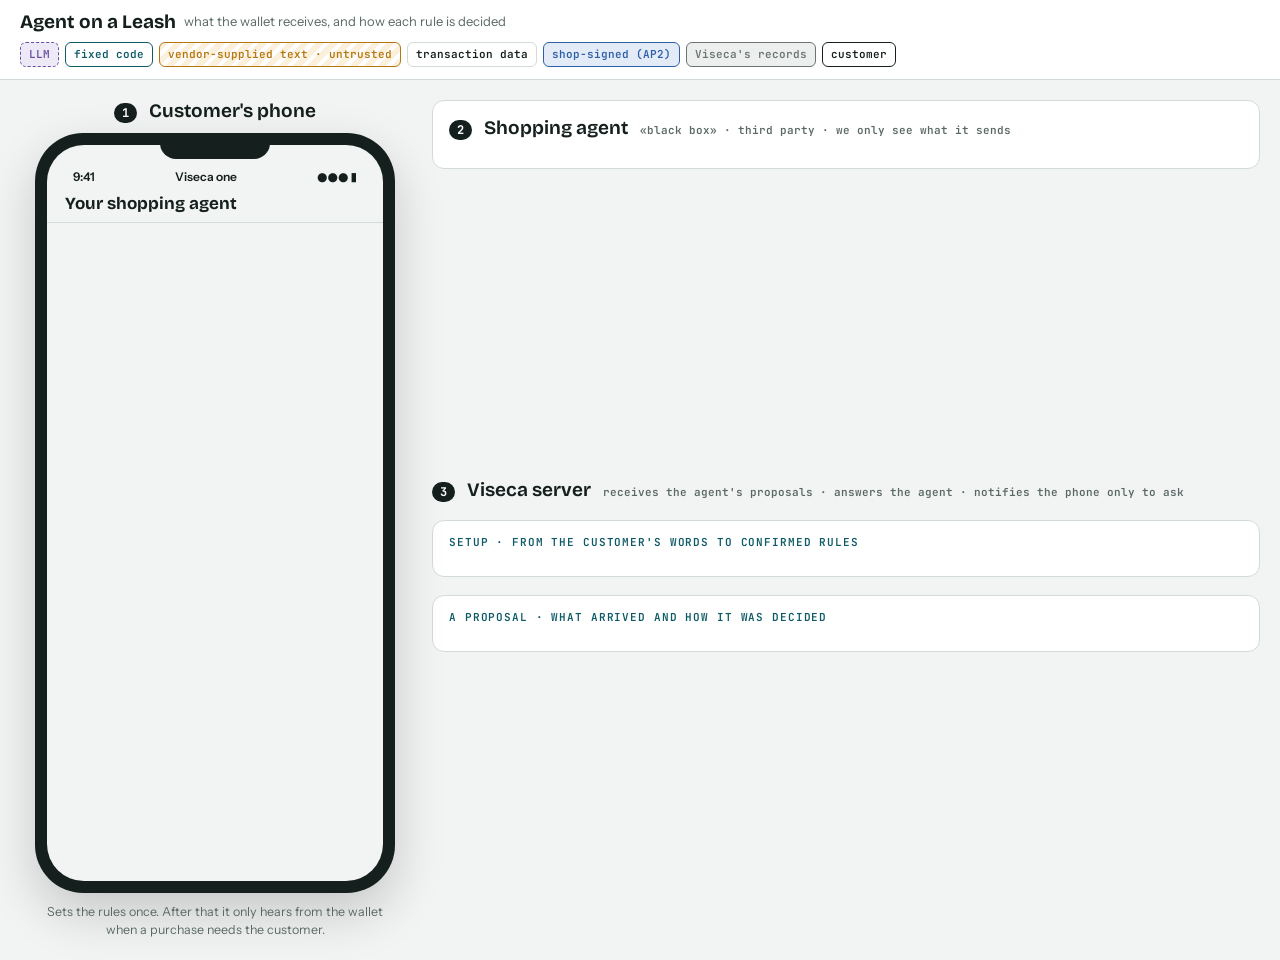
==== leash/flow_web/static/index.html @ 03db4706 "API and demo" ====
<!doctype html>
<html lang="en">
<head>
<meta charset="utf-8">
<meta name="viewport" content="width=device-width, initial-scale=1, viewport-fit=cover">
<title>Leash Flow</title>
<link rel="preconnect" href="https://fonts.googleapis.com"><link rel="preconnect" href="https://fonts.gstatic.com" crossorigin>
<link rel="stylesheet" href="https://fonts.googleapis.com/css2?family=Bricolage+Grotesque:opsz,wght@12..96,600;12..96,700&family=Instrument+Sans:wght@400;600&family=JetBrains+Mono:wght@400;600&display=swap">
<style>
:root{--paper:#F2F4F3;--surface:#FFFFFF;--ink:#15201E;--muted:#5A6966;--rule:#D3DBD9;--accent:#0E5A66;--accent-soft:#E1ECEC;
--ok:#2E7A4C;--ok-soft:#E3F0E7;--ask:#A86C12;--ask-soft:#F6ECDA;--no:#B0362C;--no-soft:#F6E2DF;
--llm:#6B4FA3;--llm-soft:#EEE9F6;--free:#B5760F;--free-soft:#FAF0DC;--signed:#2F5FA8;--signed-soft:#E3EBF7;--viseca:#6A7471;--viseca-soft:#ECEFEE;
--fixed:#0E5A66;--phone:#15201E;
--display:"Bricolage Grotesque",ui-sans-serif,system-ui,sans-serif;--body:"Instrument Sans",ui-sans-serif,system-ui,-apple-system,"Segoe UI",sans-serif;--mono:"JetBrains Mono",ui-monospace,Menlo,Consolas,monospace;color-scheme:light}
@media (prefers-color-scheme:dark){:root:not([data-theme="light"]){--paper:#0F1615;--surface:#16201F;--ink:#E2EAE8;--muted:#95A6A2;--rule:#2A3735;--accent:#63B6C2;--accent-soft:#1B2F31;
--ok:#6CC08C;--ok-soft:#18291F;--ask:#E0A94F;--ask-soft:#2E2515;--no:#EA7B70;--no-soft:#321B18;
--llm:#B7A0E6;--llm-soft:#261F35;--free:#E0A94F;--free-soft:#2E2515;--signed:#86A9E6;--signed-soft:#1A2436;--viseca:#A3AEAB;--viseca-soft:#1F2927;--fixed:#63B6C2;--phone:#000;color-scheme:dark}}
:root[data-theme="dark"]{--paper:#0F1615;--surface:#16201F;--ink:#E2EAE8;--muted:#95A6A2;--rule:#2A3735;--accent:#63B6C2;--accent-soft:#1B2F31;
--ok:#6CC08C;--ok-soft:#18291F;--ask:#E0A94F;--ask-soft:#2E2515;--no:#EA7B70;--no-soft:#321B18;
--llm:#B7A0E6;--llm-soft:#261F35;--free:#E0A94F;--free-soft:#2E2515;--signed:#86A9E6;--signed-soft:#1A2436;--viseca:#A3AEAB;--viseca-soft:#1F2927;--fixed:#63B6C2;--phone:#000;color-scheme:dark}
*{box-sizing:border-box}
[hidden]{display:none!important}
body{margin:0;background:var(--paper);color:var(--ink);font:14px/1.5 var(--body)}
header{display:flex;flex-wrap:wrap;gap:10px 18px;align-items:center;justify-content:space-between;padding:12px 20px;background:var(--surface);border-bottom:1px solid var(--rule)}
header h1{font:700 19px/1 var(--display);margin:0}
.sub{color:var(--muted);font-size:13px}
.legend{display:flex;flex-wrap:wrap;gap:6px}
.lg{font:600 11px/1 var(--mono);padding:6px 8px;border-radius:6px;border:1.5px solid;white-space:nowrap}
.lg.llm{border:1.5px dashed var(--llm);color:var(--llm);background:var(--llm-soft)}
.lg.fixed{border-color:var(--fixed);color:var(--fixed)}
.lg.free_text{border-color:var(--free);color:var(--free);background:repeating-linear-gradient(135deg,var(--free-soft) 0 6px,transparent 6px 10px)}
.lg.structured{border-color:var(--rule);color:var(--ink);background:var(--surface)}
.lg.signed{border-color:var(--signed);color:var(--signed);background:var(--signed-soft)}
.lg.viseca{border-color:var(--viseca);color:var(--viseca);background:var(--viseca-soft)}
.lg.customer{border-color:var(--ink);color:var(--ink)}
main{display:grid;grid-template-columns:390px minmax(0,1fr);grid-template-areas:"phone agent" "phone server";gap:22px;padding:20px;max-width:2000px;margin:0 auto;align-items:start}
@media (max-width:1000px){main{grid-template-columns:1fr;grid-template-areas:"phone" "agent" "server";padding:16px}}
.phone-col{grid-area:phone}#agent-area{grid-area:agent}.dia{grid-area:server}
.area-h{display:flex;flex-wrap:wrap;align-items:baseline;gap:4px 12px}
.area-h .n{font:700 12px/1 var(--mono);color:var(--surface);background:var(--ink);border-radius:999px;padding:4px 8px}
.area-h h2{font:650 19px/1.2 var(--display);margin:0}
.area-h .io{font:600 11px/1.3 var(--mono);color:var(--muted)}
.phone-wrap{display:flex;flex-direction:column;gap:10px;align-items:center}
/* ------------------------------------------------ phone */
.phone-col{position:sticky;top:16px;display:flex;justify-content:center;align-self:start}
@media (max-width:1000px){.phone-col{position:static}}
.phone{width:360px;max-width:100%;height:760px;background:var(--phone);border-radius:48px;padding:12px;box-shadow:0 20px 50px rgba(0,0,0,.18)}
.screen{position:relative;height:100%;background:var(--paper);border-radius:37px;overflow:hidden;display:flex;flex-direction:column}
.status{display:flex;justify-content:space-between;align-items:center;padding:12px 26px 6px;font:600 12px/1 var(--body)}
.notch{width:110px;height:26px;background:var(--phone);border-radius:0 0 16px 16px;margin:-12px auto 0}
.appbar{display:flex;align-items:center;justify-content:space-between;padding:6px 18px 10px;border-bottom:1px solid var(--rule)}
.appbar b{font:700 17px/1 var(--display)}
.appbody{flex:1;overflow:auto;padding:14px 16px 20px;display:flex;flex-direction:column;gap:12px}
.card{background:var(--surface);border:1px solid var(--rule);border-radius:14px;padding:12px;display:flex;flex-direction:column;gap:8px}
.card h3{font:650 15px/1.25 var(--display);margin:0}
label{display:flex;flex-direction:column;gap:4px;font-size:12px;font-weight:600;color:var(--muted)}
label.check{flex-direction:row;gap:8px;align-items:flex-start;font-weight:400;font-size:13px;color:var(--ink)}
label.check input{width:auto;margin-top:3px}
input,select,textarea{font:inherit;color:var(--ink);background:var(--paper);border:1px solid var(--rule);border-radius:9px;padding:8px 10px;width:100%;min-width:0}
textarea{min-height:120px;resize:vertical;line-height:1.45}
button{font:600 13.5px/1 var(--body);border-radius:10px;padding:11px 14px;border:1px solid var(--accent);background:var(--accent);color:var(--surface);cursor:pointer}
button.ghost{background:transparent;color:var(--accent)}
button.ok{background:var(--ok);border-color:var(--ok)}button.no{background:var(--no);border-color:var(--no)}
button.sm{padding:7px 10px;font-size:12.5px}
button:disabled{opacity:.45;cursor:not-allowed}
:focus-visible{outline:2px solid var(--accent);outline-offset:2px}
.row{display:flex;flex-wrap:wrap;gap:8px;align-items:center}
.note{color:var(--muted);font-size:12.5px}
.mono{font-family:var(--mono);font-size:11.5px}
.pill{display:inline-flex;font:600 10px/1 var(--mono);letter-spacing:.05em;text-transform:uppercase;padding:4px 7px;border-radius:999px;white-space:nowrap}
.pill.approve,.pill.approved,.pill.pass{color:var(--ok);background:var(--ok-soft)}
.pill.step_up,.pill.pending,.pill.unknown{color:var(--ask);background:var(--ask-soft)}
.pill.decline,.pill.declined,.pill.expired,.pill.fail{color:var(--no);background:var(--no-soft)}
.pill.llm{color:var(--llm);background:var(--llm-soft)}.pill.free{color:var(--free);background:var(--free-soft)}
.pill.tx{color:var(--ink);background:var(--paper);border:1px solid var(--rule)}
.pill.signed{color:var(--signed);background:var(--signed-soft)}.pill.fixed{color:var(--fixed);background:var(--accent-soft)}
.ruleform{border:1px solid var(--rule);border-radius:10px;padding:9px 10px;display:flex;flex-direction:column;gap:6px;background:var(--surface)}
.ruleform.ai{border:1.5px dashed var(--llm)}
.ruleform.removed{opacity:.45}
.ruleform .txt{font-size:13px}
.src{font-size:11.5px;color:var(--muted)}
.src q{font-style:italic;color:var(--ink)}
/* system notification: drawn by the OS over whatever app is open, not part of Viseca one's screen */
.banner{position:absolute;z-index:5;top:34px;left:8px;right:8px;display:grid;grid-template-columns:38px minmax(0,1fr) auto;gap:10px;align-items:start;
  padding:10px 10px 11px 12px;border-radius:20px;cursor:pointer;color:#15201E;background:rgba(246,246,246,.86);
  -webkit-backdrop-filter:blur(18px) saturate(1.6);backdrop-filter:blur(18px) saturate(1.6);box-shadow:0 10px 30px rgba(0,0,0,.28);font-family:system-ui,-apple-system,"Segoe UI",sans-serif}
@media (prefers-reduced-motion:no-preference){.banner{animation:drop .45s cubic-bezier(.2,.9,.3,1.2)}@keyframes drop{from{transform:translateY(-120%);opacity:0}}}
.banner .icon{width:38px;height:38px;border-radius:9px;background:#0E5A66;color:#fff;display:grid;place-items:center;font:700 17px/1 var(--display)}
.banner .app{display:flex;justify-content:space-between;font-size:11.5px;color:#5A6966;text-transform:uppercase;letter-spacing:.02em}
.banner b{display:block;font-size:13.5px;line-height:1.3;margin-top:2px}
.banner p{margin:1px 0 0;font-size:13px;line-height:1.35}
.banner .x{all:unset;cursor:pointer;color:#5A6966;font-size:15px;padding:0 4px;line-height:1}
.outcome{font:700 26px/1.1 var(--display);padding:12px 14px;border-radius:14px}
.outcome.approved{color:var(--ok);background:var(--ok-soft)}.outcome.declined{color:var(--no);background:var(--no-soft)}
.outcome.expired{color:var(--no);background:var(--no-soft)}
.act{display:flex;justify-content:space-between;gap:8px;align-items:center;padding:8px 2px;border-bottom:1px solid var(--rule);font-size:12.5px}
.verb{border-left:3px solid var(--free);background:var(--free-soft);padding:7px 10px;font:12px/1.5 var(--mono);border-radius:0 6px 6px 0;overflow-wrap:anywhere}
.verb small{display:block;font:600 10px/1.4 var(--body);letter-spacing:.06em;text-transform:uppercase;color:var(--free)}
/* ------------------------------------------------ agent (black box) */
.agent{border:2px solid var(--ink)}
.bb{display:grid;grid-template-columns:minmax(260px,340px) minmax(0,1fr);gap:18px;align-items:start}
@media (max-width:1100px){.bb{grid-template-columns:1fr}}
.bbox{background:var(--ink);color:var(--paper);border-radius:8px;padding:12px;display:flex;flex-direction:column;gap:8px}
.bbox .note{color:color-mix(in srgb,var(--paper) 70%,transparent)}
.bbox label.check{color:var(--paper)}
.bbox button{background:var(--paper);color:var(--ink);border-color:var(--paper)}
.sent{display:flex;flex-direction:column;gap:4px}
.sent button{all:unset;cursor:pointer;display:flex;justify-content:space-between;gap:8px;align-items:center;padding:6px 8px;border-radius:6px;border:1px solid var(--rule);font:12px/1.3 var(--mono)}
.sent button.sel{border-color:var(--accent);background:var(--accent-soft)}
pre.json.req{columns:3 320px;column-gap:28px;column-rule:1px solid var(--rule);max-height:none;white-space:pre-wrap}
.msg{display:flex;align-items:center;gap:10px;font:600 12px/1.3 var(--mono);color:var(--muted)}
.msg::before{content:"";flex:0 0 40px;border-top:1.5px solid var(--muted)}
.notif{cursor:pointer;text-align:left;background:var(--surface);color:var(--ink);border:1px solid var(--rule);border-radius:14px;padding:10px 12px;display:flex;flex-direction:column;gap:6px;font-weight:400;line-height:1.4}
.notif.sel{border-color:var(--accent);box-shadow:0 0 0 3px var(--accent-soft)}
.notif .top{display:flex;justify-content:space-between;gap:8px;align-items:center;font:600 11.5px/1.2 var(--mono);color:var(--muted)}
details summary{cursor:pointer;color:var(--accent);font-weight:600;font-size:12.5px}
/* ------------------------------------------------ diagram */
.dia{display:flex;flex-direction:column;gap:18px;min-width:0}
.panel{background:var(--surface);border:1px solid var(--rule);border-radius:12px;padding:16px;display:flex;flex-direction:column;gap:12px;min-width:0}
.eyebrow{font:600 11px/1 var(--mono);letter-spacing:.08em;text-transform:uppercase;color:var(--accent)}
h2{font:650 19px/1.2 var(--display);margin:0}
.chain{display:grid;grid-template-columns:repeat(3,minmax(0,1fr));gap:18px 34px;align-items:stretch}
.chain .uml:nth-child(3n)::after,.chain .uml:nth-child(3n)::before{display:none}
@media (max-width:700px){.chain{grid-template-columns:1fr}}
.uml{position:relative;border:1.5px solid var(--fixed);border-radius:4px;background:var(--surface);min-width:0;font-size:12.5px}
.uml.llm{border:1.5px dashed var(--llm);background:var(--llm-soft)}
.uml.customer{border-color:var(--ink)}
.uml.viseca{border-color:var(--viseca)}
.uml.signed{border-color:var(--signed)}
.uml.off{opacity:.55}
.uml > .hd{padding:6px 10px;border-bottom:1px solid var(--rule);text-align:center}
.uml > .hd .st{display:block;font:600 10.5px/1.3 var(--mono);color:var(--muted)}
.uml.llm > .hd .st{color:var(--llm)}
.uml > .hd b{font:650 13px/1.3 var(--display)}
.uml > .cp{padding:6px 10px;border-top:1px solid var(--rule);display:flex;flex-direction:column;gap:3px}
.uml > .cp:first-of-type{border-top:0}
.chain .uml{overflow:visible;font-size:13px}
.chain .uml:not(:last-child)::after{content:"";position:absolute;right:-26px;top:50%;width:22px;border-top:1.5px solid var(--muted)}
.chain .uml:not(:last-child)::before{content:"";position:absolute;right:-27px;top:calc(50% - 4px);border:4.5px solid transparent;border-left:6px solid var(--muted)}
@media (max-width:700px){.chain .uml::after,.chain .uml::before{display:none}}
.flow{position:relative;display:grid;grid-template-columns:minmax(260px,1.05fr) minmax(210px,.8fr) minmax(300px,1.25fr);gap:44px;align-items:start}
@media (max-width:1300px){.flow{grid-template-columns:minmax(0,1fr) minmax(0,1fr)}.flow .checks-col{grid-column:1 / -1}}
@media (max-width:760px){.flow{grid-template-columns:1fr;gap:16px}}
.colh{font:600 11px/1.3 var(--mono);letter-spacing:.06em;text-transform:uppercase;color:var(--muted);margin-bottom:6px}
.col{display:flex;flex-direction:column;gap:12px;min-width:0}
.f{display:grid;grid-template-columns:minmax(0,auto) minmax(0,1fr);gap:8px;padding:2px 5px;border-radius:4px;font:11.5px/1.4 var(--mono);align-items:baseline}
.f .k{color:var(--muted);white-space:nowrap}
.f .v{overflow-wrap:anywhere;text-align:right}
.f.free_text{background:repeating-linear-gradient(135deg,var(--free-soft) 0 6px,transparent 6px 10px);outline:1px solid var(--free)}
.f.free_text .v{text-align:left;grid-column:1 / -1}
.f.signed{background:var(--signed-soft)}
.f.customer .k{color:var(--ink)}
.f.viseca{background:var(--viseca-soft)}
.f.node{grid-template-columns:minmax(0,1fr) auto}.f.node .k{white-space:normal}
.f.llmfact{outline:1.5px dashed var(--llm);background:var(--llm-soft)}
.f.hot{box-shadow:0 0 0 2px var(--accent);background:var(--accent-soft)}
.f.free_text.hot{box-shadow:0 0 0 2px var(--free)}
.grp{font:600 10px/1.2 var(--mono);color:var(--muted);text-transform:uppercase;letter-spacing:.06em;margin-top:4px}
.chk{cursor:pointer;border:1.5px solid var(--fixed);border-radius:4px;background:var(--surface);font-size:12.5px}
.chk.sel{box-shadow:0 0 0 3px var(--accent-soft);border-width:2px}
.chk .hd{display:flex;justify-content:space-between;gap:8px;align-items:flex-start;padding:6px 9px;border-bottom:1px solid var(--rule)}
.chk .hd .st{display:block;font:600 10.5px/1.3 var(--mono);color:var(--muted)}
.chk .hd .st.llm{color:var(--llm)}
.chk .hd code{font:600 11.5px/1.35 var(--mono);overflow-wrap:anywhere}
.chk .bd{padding:6px 9px;display:flex;flex-direction:column;gap:5px}
.chk .how{font:11px/1.35 var(--mono);color:var(--muted)}
.chk.fail{border-left:5px solid var(--no)}.chk.unknown{border-left:5px solid var(--ask)}.chk.pass{border-left:5px solid var(--ok)}
.chk:not(.sel) .bd .detail{display:none}
.chk.ap2fx{box-shadow:0 0 0 2px var(--signed)}
.chk.ap2fx.sel{box-shadow:0 0 0 2px var(--signed),0 0 0 6px var(--signed-soft)}
.fx{border:2px solid var(--signed);background:var(--signed-soft);border-radius:10px;padding:12px 14px;display:flex;flex-direction:column;gap:10px}
.fx.off{border:2px dashed var(--rule);background:var(--paper)}
.fx h3{margin:0;font:650 15px/1.25 var(--display)}
.fxg{display:grid;grid-template-columns:repeat(auto-fit,minmax(230px,1fr));gap:10px}
.fxg > div{background:var(--surface);border:1px solid var(--rule);border-radius:8px;padding:8px 10px;display:flex;flex-direction:column;gap:4px;font-size:12.5px}
.fxg h4{margin:0;font:600 10.5px/1.2 var(--mono);letter-spacing:.06em;text-transform:uppercase;color:var(--signed)}
.vs{display:flex;align-items:center;gap:10px;flex-wrap:wrap;font-size:13px}
.st-pass{color:var(--ok)}.st-fail{color:var(--no)}.st-unknown{color:var(--ask)}
.rir{display:grid;grid-template-columns:52px minmax(0,1fr);gap:6px 8px;align-items:baseline}
.rir > .lbl{font:600 10px/1.6 var(--mono);letter-spacing:.06em;text-transform:uppercase;color:var(--muted)}
.rir code{font:11px/1.35 var(--mono);color:var(--muted);overflow-wrap:anywhere}
.ins{display:flex;flex-wrap:wrap;gap:4px}
.in{display:inline-flex;gap:5px;align-items:baseline;border:1px solid var(--rule);border-radius:5px;padding:2px 6px;font:11px/1.35 var(--mono);max-width:100%;overflow-wrap:anywhere}
.in .l{color:var(--muted)}
.in .from{display:block;width:100%;color:var(--muted);font-size:10.5px}
.in{flex-wrap:wrap}
.in.free_text{flex-basis:100%}
ol.trace{margin:0;padding-left:18px;font:11.5px/1.45 var(--mono);display:flex;flex-direction:column;gap:2px}
ol.trace li::marker{color:var(--muted)}
.in.free_text{border-color:var(--free);background:repeating-linear-gradient(135deg,var(--free-soft) 0 6px,transparent 6px 10px)}
.in.wall{border-color:var(--fixed);background:var(--accent-soft)}
.in.llm{border:1px dashed var(--llm);background:var(--llm-soft)}
.in.signed{border-color:var(--signed);background:var(--signed-soft)}
.in.viseca{border-color:var(--viseca);background:var(--viseca-soft)}
.in.customer{border-color:var(--ink)}
/* the request, laid out */
.reqv{display:grid;grid-template-columns:repeat(auto-fit,minmax(250px,1fr));gap:12px}
.sec{border:1px solid var(--rule);border-radius:8px;padding:10px 12px;display:flex;flex-direction:column;gap:6px;min-width:0}
.sec h4{margin:0;font:600 10.5px/1.2 var(--mono);letter-spacing:.07em;text-transform:uppercase;color:var(--accent)}
.sec.wide{grid-column:1 / -1}
dl.kv{display:grid;grid-template-columns:auto minmax(0,1fr);gap:3px 12px;margin:0;font-size:12.5px}
dl.kv dt{color:var(--muted)}dl.kv dd{margin:0;overflow-wrap:anywhere}
table.bk{border-collapse:collapse;width:100%;font-size:12.5px}
table.bk td,table.bk th{padding:5px 6px;border-bottom:1px solid var(--rule);text-align:left;vertical-align:top}
table.bk th{font:600 10px/1.3 var(--mono);text-transform:uppercase;letter-spacing:.06em;color:var(--muted)}
table.bk td.num,table.bk th.num{text-align:right;font-variant-numeric:tabular-nums;white-space:nowrap}
.tot{display:flex;flex-wrap:wrap;justify-content:flex-end;gap:4px 18px;font-size:12.5px}
.tot b{font:650 16px/1 var(--display)}
ol.rules{margin:0;padding-left:20px;font-size:12.5px;columns:2 300px;column-gap:28px}
ol.rules li{margin-bottom:2px;break-inside:avoid}
.ans{display:flex;flex-direction:column;gap:6px;border:1px solid var(--rule);border-radius:8px;padding:10px 12px}
.codes{display:flex;flex-wrap:wrap;gap:4px}.codes span{font:11px/1 var(--mono);padding:4px 6px;border-radius:4px;background:var(--paper);border:1px solid var(--rule)}
.comb{display:grid;grid-template-columns:minmax(0,1fr) minmax(0,1fr);gap:16px}
@media (max-width:900px){.comb{grid-template-columns:1fr}}
.branch{display:flex;flex-direction:column;gap:4px;font:12px/1.4 var(--mono)}
.branch div{padding:5px 8px;border-radius:4px;border:1px solid var(--rule);color:var(--muted)}
.branch div.on{border-color:var(--accent);background:var(--accent-soft);color:var(--ink);font-weight:600}
.verdict{font:700 26px/1 var(--display)}
.verdict.approve{color:var(--ok)}.verdict.step_up{color:var(--ask)}.verdict.decline{color:var(--no)}
pre.json{white-space:pre-wrap;overflow-wrap:anywhere;margin:0;font:11px/1.45 var(--mono);background:var(--paper);border-radius:6px;padding:8px;max-height:260px;overflow:auto}
svg#wires{position:absolute;inset:0;width:100%;height:100%;pointer-events:none;overflow:visible}
svg#wires path{fill:none;stroke-width:1.6}
.w-structured{stroke:var(--accent)}.w-free_text{stroke:var(--free);stroke-dasharray:5 3}.w-signed{stroke:var(--signed)}
.w-viseca{stroke:var(--viseca)}.w-customer{stroke:var(--ink)}.w-hop{stroke:var(--free);stroke-dasharray:2 3;opacity:.8}
.empty{color:var(--muted);font-size:13.5px}
.nomodel{border:1.5px dashed var(--llm);border-radius:6px;padding:8px 10px;color:var(--llm);font-size:12.5px;background:var(--llm-soft)}
.toast{position:fixed;bottom:calc(16px + env(safe-area-inset-bottom,0px));left:50%;transform:translateX(-50%);background:var(--ink);color:var(--paper);padding:10px 16px;border-radius:8px;font-size:13.5px;max-width:90vw;z-index:10}
</style>
</head>
<body>
<header>
  <div class="row"><h1>Agent on a Leash</h1><span class="sub">what the wallet receives, and how each rule is decided</span></div>
  <div class="legend">
    <span class="lg llm">LLM</span><span class="lg fixed">fixed code</span>
    <span class="lg free_text">vendor-supplied text · untrusted</span><span class="lg structured">transaction data</span>
    <span class="lg signed">shop-signed (AP2)</span><span class="lg viseca">Viseca's records</span><span class="lg customer">customer</span>
  </div>
</header>
<main>
  <div class="phone-col"><div class="phone-wrap">
    <div class="area-h"><span class="n">1</span><h2>Customer's phone</h2></div>
    <div class="phone"><div class="screen">
      <div class="notch"></div>
      <div class="banner" id="banner" role="button" tabindex="0" hidden></div>
      <div class="status"><span>9:41</span><span>Viseca one</span><span>●●● ▮</span></div>
      <div class="appbar"><b id="apptitle">Your shopping agent</b><button class="ghost sm" id="restart" hidden>Start over</button></div>
      <div class="appbody" id="app"></div>
    </div></div>
    <span class="io note" style="max-width:340px;text-align:center">Sets the rules once. After that it only hears from the wallet when a purchase needs the customer.</span>
  </div></div>
  <section class="panel agent" id="agent-area">
    <div class="area-h"><span class="n">2</span><h2>Shopping agent</h2><span class="io">«black box» · third party · we only see what it sends</span></div>
    <div id="agent"></div>
  </section>
  <div class="dia">
    <div class="area-h"><span class="n">3</span><h2>Viseca server</h2><span class="io">receives the agent's proposals · answers the agent · notifies the phone only to ask</span></div>
    <section class="panel" id="setup-panel">
      <div class="eyebrow">Setup · from the customer's words to confirmed rules</div>
      <div id="setup"></div>
    </section>
    <section class="panel" id="flow-panel">
      <div class="row" style="justify-content:space-between"><div class="eyebrow" id="flow-title">A proposal · what arrived and how it was decided</div><span class="note" id="flow-note"></span></div>
      <div id="flow"></div>
    </section>
  </div>
</main>
<div class="toast" id="toast" hidden></div>
<script>
const $ = s => document.querySelector(s);
const esc = s => String(s ?? "").replace(/[&<>"']/g, c => ({"&":"&amp;","<":"&lt;",">":"&gt;",'"':"&quot;","'":"&#39;"}[c]));
const WORD = {approve:"Approved", step_up:"Asks you", decline:"Declined"};
const LABEL = {approve:"approved", step_up:"asks you", decline:"declined", approved:"approved", declined:"declined", pending:"waiting", expired:"expired"};
let ST = null, PEOPLE = [], SEL = null, SELR = null, EDITS = {}, OPEN = null, SEEN = new Set(), AP2 = false;
function toast(m){ const t=$("#toast"); t.textContent=m; t.hidden=false; clearTimeout(t._h); t._h=setTimeout(()=>t.hidden=true,3500); }
async function api(path, body){
  const r = await fetch(path, body === undefined ? {} : {method:"POST", headers:{"Content-Type":"application/json"}, body:JSON.stringify(body)});
  const j = await r.json().catch(()=>({}));
  if(!r.ok) throw new Error(typeof j.detail === "string" ? j.detail : r.statusText);
  return j;
}
// JSON with short objects and arrays kept on one line (one rule per line), everything else indented
function oneLine(v){
  if(v === null || typeof v !== "object") return JSON.stringify(v);
  if(Array.isArray(v)) return "[" + v.map(oneLine).join(", ") + "]";
  return "{" + Object.entries(v).map(([k, x]) => `${JSON.stringify(k)}: ${oneLine(x)}`).join(", ") + "}";
}
function compact(v, ind = ""){
  const one = oneLine(v);
  if(v === null || typeof v !== "object" || one.length <= 120) return one;
  const nx = ind + "  ";
  if(Array.isArray(v)) return "[\n" + v.map(x => nx + compact(x, nx)).join(",\n") + "\n" + ind + "]";
  return "{\n" + Object.entries(v).map(([k, x]) => `${nx}${JSON.stringify(k)}: ${compact(x, nx)}`).join(",\n") + "\n" + ind + "}";
}
const fmt = v => v === null || v === undefined ? "null" : typeof v === "number" ? String(v) : typeof v === "object" ? JSON.stringify(v) : String(v);

// ------------------------------------------------------------------ phone
function renderBanner(){
  const b = $("#banner");
  const waiting = ST && ST.feed ? ST.feed.filter(f => f.status === "pending" && !SEEN.has(f.authorization_id) && f.authorization_id !== OPEN) : [];
  const f = waiting[waiting.length - 1];
  if(!f){ b.hidden = true; b.dataset.id = ""; return; }
  if(b.dataset.id === f.authorization_id && !b.hidden) return;   // don't replay the slide-in on every render
  b.dataset.id = f.authorization_id;
  b.innerHTML = `<span class="icon">V</span>
    <span><span class="app"><span>Viseca one</span><span>now</span></span>
      <b>Please confirm CHF ${Number(f.amount_chf).toFixed(2)} at ${esc(f.merchant)}</b>
      <p>Your shopping agent's purchase needs you. Tap to review.${waiting.length > 1 ? ` (+${waiting.length - 1} more)` : ""}</p></span>
    <button class="x" aria-label="Dismiss" data-dismiss="1">×</button>`;
  b.hidden = false;
}
$("#banner").addEventListener("click", ev => {
  const id = $("#banner").dataset.id; if(!id) return;
  SEEN.add(id);
  if(!ev.target.closest("[data-dismiss]")) OPEN = id;   // tap opens the purchase page; × just dismisses
  renderPhone();
});
$("#banner").addEventListener("keydown", ev => { if(ev.key === "Enter" || ev.key === " "){ ev.preventDefault(); $("#banner").click(); } });
function renderPhone(){
  renderBanner();
  const step = ST ? ST.step : "setup";
  $("#restart").hidden = step === "setup";
  if(step === "setup"){
    $("#apptitle").textContent = "New shopping agent";
    const cur = SEL || PEOPLE[0];
    $("#app").innerHTML = `
      <div class="card"><h3>Whose card?</h3>
        <select id="who">${PEOPLE.map(p => `<option value="${p.scenario_id}" ${cur && p.scenario_id===cur.scenario_id?"selected":""}>${esc(p.persona)} · ${esc(p.story)}</option>`).join("")}</select></div>
      <div class="card"><h3>What may your agent buy?</h3>
        <textarea id="instr">${esc(cur ? cur.instruction : "")}</textarea>
        <button id="compile">Set up my agent</button>
        <span class="note">Your words are turned into rules you check on the next screen.</span></div>`;
    $("#who").onchange = () => { SEL = PEOPLE.find(p => p.scenario_id === $("#who").value); $("#instr").value = SEL.instruction; };
    $("#compile").onclick = async ev => {
      ev.target.disabled = true; ev.target.textContent = "Reading your words…";
      try{ ST = await api("/api/compile", {scenario_id:$("#who").value, instruction:$("#instr").value}); EDITS = {}; render(); }
      catch(e){ toast(e.message); ev.target.disabled = false; ev.target.textContent = "Set up my agent"; }
    };
    return;
  }
  if(step === "review"){
    $("#apptitle").textContent = "Check your rules";
    const editable = ST.notes.filter(n => n.tier === "your rules" || n.tier.startsWith("suggested"));
    const always = ST.notes.filter(n => n.tier === "safety net");
    const input = n => {
      const v = EDITS[n.index] && EDITS[n.index].value !== undefined ? EDITS[n.index].value : n.rule.value;
      if(typeof n.rule.value === "number") return `<input type="number" step="any" data-idx="${n.index}" value="${esc(v)}">`;
      if(Array.isArray(n.rule.value)) return `<input data-idx="${n.index}" value="${esc(Array.isArray(v) ? v.join(", ") : v)}">`;
      return `<input data-idx="${n.index}" value="${esc(v)}">`;
    };
    $("#app").innerHTML = `
      <div class="card"><h3>${esc(ST.customer.persona)}</h3><span class="note">${esc(ST.setup.instruction)}</span></div>
      ${editable.map(n => { const ai = n.tier.startsWith("suggested"), rm = EDITS[n.index] && EDITS[n.index].removed; return `
        <div class="ruleform ${ai?"ai":""} ${rm?"removed":""}">
          <div class="txt">${esc(n.text)}</div>
          <div class="src">${ai ? `<span class="pill llm">AI suggestion</span> not in your words directly; kept after review` : `from your words: <q>${esc(n.source)}</q>`}</div>
          <div class="row" style="flex-wrap:nowrap"><span class="mono" style="white-space:nowrap">${esc(n.rule.field.split(".").pop())} ${esc(n.rule.operator)}</span>${input(n)}
            <button class="ghost sm" data-rm="${n.index}">${rm ? "Keep" : "Remove"}</button></div>
        </div>`; }).join("")}
      <div class="card"><label>If the wallet can't tell
        <select id="policy">${[["ask","ask me"],["decline","decline"],["approve","approve (manipulation still asks)"]].map(([v,l]) => `<option value="${v}" ${ST.policy===v?"selected":""}>${l}</option>`).join("")}</select></label>
        <details><summary>${always.length} always-on safety checks</summary><ul class="note" style="padding-left:18px;margin:6px 0 0">${always.map(n => `<li>${esc(n.text)}</li>`).join("")}</ul></details>
        <span class="note">${esc(ST.setup.backtest)}</span>
        <button id="confirm">Confirm</button></div>`;
    $("#app").querySelectorAll("input[data-idx]").forEach(el => el.oninput = () => { EDITS[el.dataset.idx] = {...(EDITS[el.dataset.idx]||{}), value: el.value}; });
    $("#app").querySelectorAll("[data-rm]").forEach(b => b.onclick = () => { const i = b.dataset.rm; EDITS[i] = {...(EDITS[i]||{}), removed: !(EDITS[i] && EDITS[i].removed)}; renderPhone(); });
    $("#confirm").onclick = async () => {
      const edits = Object.entries(EDITS).map(([i, e]) => ({index:+i, value: e.value, removed: !!e.removed}));
      try{ ST = await api("/api/confirm", {edits, uncertainty_policy:$("#policy").value}); render(); toast("Confirmed. Your agent can shop."); }
      catch(e){ toast(e.message); }
    };
    return;
  }
  const open = OPEN && ST.feed.find(f => f.authorization_id === OPEN);
  if(open){
    // one purchase: the page a notification opens, or a tap in recent activity
    const byYou = open.decision === "step_up" && open.status !== "pending";
    const outcome = open.status === "pending" ? null
      : byYou ? {cls: open.status, word: open.status === "approved" ? "You approved it" : open.status === "declined" ? "You declined it" : "Expired: nobody answered"}
      : {cls: open.status, word: open.status === "approved" ? "Approved" : "Declined"};
    const fails = open.reasons.filter(r => r.status === "fail"), unsure = open.reasons.filter(r => r.status !== "fail");
    const list = rs => `<ul style="margin:0;padding-left:18px;display:flex;flex-direction:column;gap:6px;font-size:13px">${rs.map(r => `<li>${esc(r.text)}</li>`).join("")}</ul>`;
    const why = open.status === "pending" || byYou
      ? `<div class="card"><h3>${open.status === "pending" ? "Why we're asking" : "Why we asked you"}</h3>${list(open.reasons)}</div>`
      : open.status === "declined"
        ? `<div class="card"><h3>Why we declined</h3>${list(fails.length ? fails : unsure)}</div>
           ${fails.length && unsure.length ? `<div class="card"><h3>Also noticed</h3>${list(unsure)}</div>` : ""}`
        : `<div class="card"><h3>Why it went through</h3><span style="font-size:13px">All ${open.passed} checks passed under the rules you confirmed.</span>
           ${unsure.length ? list(unsure) : ""}</div>`;
    $("#apptitle").textContent = open.status === "pending" ? "Confirm this purchase?" : "Purchase";
    $("#app").innerHTML = `
      <button class="ghost sm" id="back" style="align-self:flex-start">‹ Back</button>
      ${outcome ? `<div class="outcome ${outcome.cls}">${esc(outcome.word)}</div>` : ""}
      <div class="card"><span class="note">${open.status === "pending" ? "Your agent wants to pay" : outcome.cls === "approved" ? "Your agent paid" : "Your agent tried to pay"}</span>
        <h3 style="font-size:22px">CHF ${Number(open.amount_chf).toFixed(2)}</h3>
        <span>${esc(open.merchant)}</span><span class="note">${esc(open.items.join(", "))}</span></div>
      ${why}
      ${open.shop_text.map(t => `<div class="verb"><small>Provided by the shop · shown exactly as written</small>${esc(t.text)}</div>`).join("")}
      ${open.status === "pending"
        ? `<div class="row" style="flex-wrap:nowrap"><button class="ok" style="flex:1" data-res="approve" data-id="${open.authorization_id}">Approve</button><button class="no" style="flex:1" data-res="decline" data-id="${open.authorization_id}">Decline</button></div>` : ""}`;
    $("#back").onclick = () => { OPEN = null; renderPhone(); };
    return;
  }
  $("#apptitle").textContent = "Your shopping agent";
  const counts = {approve:0, step_up:0, decline:0}; ST.feed.forEach(f => counts[f.decision]++);
  $("#app").innerHTML = `
    <div class="card"><h3>Your agent is shopping</h3>
      <span class="note">Under the ${ST.setup.rules} rules you confirmed. You only hear from us when a purchase needs you.</span>
      <span class="mono">${counts.approve} approved · ${counts.step_up} asked you · ${counts.decline} declined</span></div>
    ${ST.feed.length ? `<div class="card"><h3>Recent activity</h3>${ST.feed.slice().reverse().map(f => `
      <div class="act" data-open="${f.authorization_id}" role="button" tabindex="0" style="cursor:pointer"><span>${esc(f.merchant)} · CHF ${Number(f.amount_chf).toFixed(2)}</span>
        <span class="pill ${f.status}">${esc(LABEL[f.status] || f.status)}${f.resolved_by ? " by you" : ""}</span></div>`).join("")}</div>` : ""}`;
}
$("#app").addEventListener("click", async ev => {
  const r = ev.target.closest("[data-res]");
  if(r){ try{ ST = await api("/api/resolve", {authorization_id:r.dataset.id, decision:r.dataset.res}); toast(r.dataset.res==="approve"?"You approved it.":"You declined it."); render(); }catch(e){ toast(e.message); } return; }
  const o = ev.target.closest("[data-open]");
  if(o){ OPEN = o.dataset.open; renderPhone(); }
});
$("#app").addEventListener("keydown", ev => { if((ev.key === "Enter" || ev.key === " ") && ev.target.matches("[data-open]")){ ev.preventDefault(); ev.target.click(); } });
$("#restart").onclick = async () => { ST = await api("/api/reset", {}); SELR = null; OPEN = null; SEEN = new Set(); render(); };

// ------------------------------------------------------------------ the request and the answer, formatted
const money2 = (x, cur) => `${cur} ${Number(x).toFixed(2)}`;
const kv = o => `<dl class="kv">${Object.entries(o).map(([k, v]) => `<dt>${esc(k)}</dt><dd>${esc(fmt(v))}</dd>`).join("")}</dl>`;
const freeTag = `<span class="pill free">shop's text</span>`;
function requestView(v){
  const m = v.shop, t = v.totals;
  return `<div class="reqv">
    <div class="sec"><h4>Shop</h4>
      <div><b>${esc(m.merchant_name)}</b> ${freeTag}</div>
      ${kv({"merchant ID": m.merchant_id, "category": m.merchant_category, "MCC": m.merchant_mcc, "where": `${m.merchant_city}, ${m.merchant_country}`, "sells": m.availability})}</div>
    <div class="sec"><h4>Session</h4>${kv({"time (simulated)": v.session.timestamp, "channel": v.session.channel, "device": v.session.customer_device_id,
      "attempts, last 10 min": v.session.recent_attempt_count_10m, "initiated by": v.session.initiator_type, "card": `${v.session.card_id} (${v.session.card_status_at_attempt})`})}</div>
    <div class="sec"><h4>Order terms</h4>${kv({"fulfilment": v.terms.fulfillment_method, "deliver by": v.terms.delivery_by, "returnable": v.terms.order_returnable,
      "cancellable": v.terms.order_cancellable, "re-quote of": v.terms.related_authorization_id ? `${v.terms.related_authorization_id} (${v.terms.related_authorization_status})` : "none"})}</div>
    <div class="sec wide"><h4>Basket</h4>
      <table class="bk"><tr><th>Qty</th><th>Item</th><th>Category</th><th class="num">Unit</th><th class="num">Line</th></tr>
      ${v.lines.map(l => `<tr><td>${l.quantity}</td><td><b>${esc(l.item_name)}</b> <span class="mono">${esc(l.item_id)}</span></td><td>${esc(l.item_category.replace("_", " "))}</td>
        <td class="num">${money2(l.unit_price, l.currency)}</td><td class="num">${money2(l.unit_price * l.quantity, l.currency)}</td></tr>
        <tr><td></td><td colspan="4"><div class="verb"><small>Shop's product text · untrusted</small>${esc(l.item_details)}</div></td></tr>`).join("")}</table>
      <div class="tot"><span>subtotal ${money2(t.items_subtotal, t.currency)}</span><span>delivery ${money2(t.delivery_fee, t.currency)}</span>
        <span>total <b>${money2(t.amount, t.currency)}</b></span>${t.currency !== "CHF" ? `<span>= <b>CHF ${Number(t.billing_amount_chf).toFixed(2)}</b></span>` : ""}</div>
      <div class="verb"><small>Order description · shop's text · untrusted</small>${esc(v.description)}</div></div>
    <div class="sec"><h4>Platform context</h4>${kv({"approved so far this run (CHF)": v.context.approved_spend_in_period_chf, "attempts in last 10 min": v.context.recent_authorizations})}</div>
    <div class="sec"><h4>Envelope</h4>${kv({"type": v.envelope.type, "request": v.envelope.request_id, "authorization": v.envelope.authorization_id, "answer by": v.envelope.deadline_at})}${v.ap2 ? `<span class="pill signed">carries AP2 signatures</span>` : ""}</div>
    <div class="sec wide"><h4>Mandate snapshot · ${esc(v.mandate.mandate_id)} · ${esc(v.mandate.status)} · if unsure: ${esc(v.mandate.uncertainty_policy)}</h4>
      <ol class="rules">${v.mandate.rules.map(r => `<li>${esc(r)}</li>`).join("")}</ol></div>
  </div>`;
}
function answerView(ans, receipt){
  return `<div class="ans"><div class="row"><span class="verdict ${ans.decision}" style="font-size:20px">${WORD[ans.decision]}</span>${receipt ? `<span class="pill signed">AP2 receipt: ${esc(receipt.result === "success" ? "success" : receipt.error)}</span>` : ""}</div>
    <span>${esc(ans.customer_message)}</span>
    <div class="codes">${ans.reason_codes.map(c => `<span>${esc(c)}</span>`).join("")}</div></div>`;
}

// ------------------------------------------------------------------ the shopping agent (black box)
function renderAgent(){
  if(!ST || ST.step !== "shopping"){
    $("#agent").innerHTML = `<p class="empty">Idle until the customer confirms the rules on the phone. From then on it sends one proposal at a time; the wallet answers each within seconds.</p>`;
    return;
  }
  const n = ST.next, ex = ST.explain;
  const final = f => f.decision === "step_up" ? (f.status === "pending" ? "waiting for the customer" : `customer ${f.status === "approved" ? "approved" : f.status}`) : "";
  const cur = ex && ST.feed.find(f => f.authorization_id === ex.authorization_id);
  $("#agent").innerHTML = `<div class="bb">
    <div class="col">
      <div class="bbox">
        ${n ? `<span class="note">Proposal ${ST.feed.length + 1} of ${ST.total}</span>
          <b>${esc(n.items.join(", "))}</b><span>${esc(n.merchant)} · ${esc(n.currency)} ${Number(n.amount).toFixed(2)}</span>
          <label class="check"><input type="checkbox" id="ap2" ${AP2 ? "checked" : ""}><span><b>${esc(n.merchant)} signs its cart (AP2)</b><br><span class="note">The shop's choice. Viseca one signed the customer's permission either way.</span></span></label>
          <button id="next">Send proposal to Viseca</button>`
          : `<b>No more proposals in this story.</b>`}
      </div>
      ${ST.feed.length ? `<div class="sent"><span class="colh">Proposals sent · click to inspect</span>${ST.feed.slice().reverse().map(f => `
        <button class="${f.authorization_id === ST.selected ? "sel" : ""}" data-pick="${f.authorization_id}"><span>${esc(f.source)} · ${esc(f.merchant)} · CHF ${Number(f.amount_chf).toFixed(2)}${f.ap2 ? ` <span class="pill signed">AP2</span>` : ""}</span>
          <span class="row" style="gap:4px"><span class="pill ${f.decision}">${esc(LABEL[f.decision])}</span>${f.decision === "step_up" && f.status !== "pending" ? `<span class="pill ${f.status}">${esc(LABEL[f.status])}</span>` : ""}</span></button>`).join("")}</div>` : ""}
    </div>
    <div class="col">
      ${ex ? `<div class="msg">sent → Viseca: the proposal ${esc(ex.source)}</div>
        ${requestView(ex.view)}
        <details><summary>Raw request, exactly as received</summary><pre class="json req" style="margin-top:6px">${esc(compact(ex.request))}</pre></details>
        <div class="msg">← answer returned to the agent after ${ex.latency_ms} ms</div>
        ${answerView(ex.answer, ex.receipt)}
        ${cur && cur.decision === "step_up" ? `<div class="msg">${cur.status === "pending" ? "… the agent waits: the customer was notified on the phone" : `← later: ${esc(final(cur))} (resolution posted)`}</div>` : ""}`
        : `<p class="empty">Send a proposal to see the exact request and the answer.</p>`}
    </div></div>`;
  const nb = $("#next");
  if(nb) nb.onclick = async () => {
    nb.disabled = true;
    try{ ST = await api("/api/next", {ap2: AP2 = $("#ap2").checked}); SELR = null; render(); }
    catch(e){ toast(e.message); nb.disabled = false; }
  };
  $("#agent").querySelectorAll("[data-pick]").forEach(b => b.onclick = async () => { try{ ST = await api("/api/select", {authorization_id:b.dataset.pick}); SELR = null; render(); }catch(e){ toast(e.message); } });
}

// ------------------------------------------------------------------ setup chain
function umlBox(kind, stereo, title, body, extra=""){
  return `<div class="uml ${kind} ${extra}"><div class="hd"><span class="st">«${esc(stereo)}»</span><b>${esc(title)}</b></div>${body.map(b => `<div class="cp">${b}</div>`).join("")}</div>`;
}
function renderSetup(){
  if(!ST || !ST.setup){ $("#setup").innerHTML = `<p class="empty">Write an instruction on the phone. This shows which part turned it into rules: fixed parsing, the model's suggestions, the review, and you.</p>`; return; }
  const s = ST.setup, m = s.model || {};
  const modelOff = !m.proposed && m.last_error;
  const boxes = [
    umlBox("customer", "customer · phone", "Instruction", [`<span>${esc(s.instruction)}</span>`]),
    umlBox("", "fixed code", "Rule parser", [`<span class="note">${s.parser.length} rules, each from a phrase:</span>` + s.parser.map(p => `<div class="mono">“${esc(p.phrase)}” → ${esc(p.text)}</div>`).join("")]),
    umlBox("llm", "LLM · " + ((m.model || m.provider || "model").split("/").pop()), "Suggests extra rules",
      [modelOff ? `<span>Not used: ${esc(m.last_error)}</span>` : `<span>${m.proposed || 0} suggestions</span><span class="note">It sees only your words, never a purchase.</span>`], modelOff ? "off" : ""),
    umlBox("", "fixed code", "Review of suggestions", [
      `<span>${m.suggested || 0} kept, ${(m.dropped || []).length} dropped</span>` + (m.dropped || []).map(d => `<div class="note">✕ ${esc(d.text)}: ${esc(d.why)}</div>`).join("")
      + (s.suggested.length ? s.suggested.map(t => `<div>✓ ${esc(t)}</div>`).join("") : "")]),
    umlBox("customer", "customer · phone", s.confirmed ? "Confirmed" : "Checks the form", [
      s.confirmed ? (s.edits.length ? s.edits.map(e => `<div class="note">${esc(e)}</div>`).join("") : `<span class="note">No edits.</span>`) : `<span class="note">Waiting on the phone…</span>`]),
    umlBox("", "fixed code", "Mandate", [
      s.confirmed ? `<span class="mono">${esc(s.mandate_id)}</span><span>${s.rules} rules (incl. ${s.always_on.length} always-on)</span>${s.ap2 ? `<span class="pill signed">+ AP2 permission signed by Viseca one</span><span class="note">used whenever a shop signs its cart</span>` : ""}` : `<span class="note">not yet</span>`]),
  ];
  $("#setup").innerHTML = `<div class="chain">${boxes.join("")}</div>`;
}

// ------------------------------------------------------------------ one purchase
const GROUPS = {envelope:"envelope", authorization:"authorization", merchant:"authorization.merchant", context:"context", mandate:"mandate (snapshot)", ap2:"AP2 presentation"};
function fieldRow(r){
  const name = r.path.replace(/^authorization\./, "").replace(/^items\[\d+\]\./, "").replace(/^merchant\./, "").replace(/^(context|mandate|ap2)\./, "");
  return `<div class="f ${r.class}" data-key="${esc(r.key)}"><span class="k">${esc(name)}</span><span class="v">${esc(fmt(r.value))}</span></div>`;
}
function renderFlow(){
  const ex = ST && ST.explain;
  if(!ex){ $("#flow").innerHTML = `<p class="empty">Once the agent sends a proposal (area 2), every field Viseca received appears here, tagged by where it comes from, with every check wired to the data it read.</p>`; $("#flow-note").textContent=""; return; }
  $("#flow-title").textContent = `${ex.source} · ${ex.merchant} · CHF ${Number(ex.amount_chf).toFixed(2)} · what arrived and how it was decided`;
  if(SELR === null || SELR >= ex.rules.length){ const i = ex.rules.findIndex(r => r.status === "fail"); SELR = i >= 0 ? i : Math.max(ex.rules.findIndex(r => r.status === "unknown"), 0); }
  // column 1: the envelope exactly as received
  const byGroup = {};
  ex.received.forEach(r => { const g = r.group === "items" ? `items[${r.line - 1}]` : r.group; (byGroup[g] = byGroup[g] || []).push(r); });
  const recv = Object.entries(byGroup).map(([g, rows]) => `<div class="grp">${esc(GROUPS[g] || "authorization." + g)}</div>${rows.map(fieldRow).join("")}`).join("");
  const nFree = ex.received.filter(r => r.class === "free_text").length;
  const col1 = `<div class="col"><div class="colh">1 · Received from the platform, exactly</div>
    ${umlBox("", "platform → Viseca", "event : authorization.request", [recv, `<span class="note">${ex.received.length} fields; ${nFree} are the shop's free text.</span>`])}</div>`;
  // column 2: processing
  const wallRows = ex.wall.map(w => {
    const src = k => w.sources[k] ? ` <span class="note">(${esc(w.sources[k])})</span>` : "";
    const facts = [["size","size"],["return_days","return_days"],["final_sale","final_sale"],["recurring_billing","recurring_billing"],["quasi_cash","quasi_cash"],["addon","addon"]]
      .map(([k, key]) => `<div class="f ${String(w.sources[k] || "").includes("model") ? "llmfact" : ""}" data-key="wall.${key}"><span class="k">line ${w.line_no}.${k}</span><span class="v">${esc(fmt(w.facts[k]))}${src(k)}</span></div>`).join("");
    return `${facts}${w.flagged ? `<div class="note" style="color:var(--no)">line ${w.line_no}: text talks to the payment system; its facts are withheld</div>` : ""}`;
  }).join("");
  const inj = ex.rules.find(r => r.field === "security.merchant_text_clean");
  const lk = ex.rules.find(r => r.field === "derived.not_lookalike");
  const node = (key, value) => `<div class="f viseca node" data-key="${key}"><span class="k">${esc(ex.nodes[key].label)}</span><span class="v">${esc(value || "")}</span></div>`;
  const col2 = `<div class="col"><div class="colh">2 · Viseca-side processing</div>
    ${umlBox("", "fixed code · regex", "vendor-supplied text → typed facts", [`<span class="note">The only code that reads the shop's own text. It outputs numbers, yes/no or unknown; nothing it reads can change a rule. Text that tries to instruct the payment system makes that line's facts unknown.</span>`, wallRows])}
    ${umlBox("llm", "LLM · optional", "extraction fallback", [ex.model_facts ? `<span>Filled a fact the regexes missed; kept only because the value appears verbatim in the text.</span>` : `<span>Not used for this purchase.</span><span class="note">Only with LEASH_LLM_EXTRACT=1, only for size / return window, only if verbatim in the text.</span>`], ex.model_facts ? "" : "off")}
    ${umlBox("", "fixed code · patterns", "detectors", [
      `<div class="f node" data-key="detector.injection"><span class="k">instructions to the payment system</span><span class="v">${inj ? (inj.status === "pass" ? "none" : "FOUND") : "n/a"}</span></div>
       <div class="f node" data-key="detector.lookalike"><span class="k">imitates a known shop</span><span class="v">${lk ? (lk.status === "pass" ? "no" : "YES") : "n/a"}</span></div>
       <span class="note">They can only make a decision stricter.</span>`])}
    ${umlBox("viseca", "Viseca's records", "history and reference data", [node("viseca.card_history", "12 months"), node("viseca.run_ledger", "this run"), node("viseca.catalogue_prices", "min–max CHF")])}
    ${umlBox("customer", "customer", "your controls", [node("customer.controls", "")])}
  </div>`;
  // column 3: checks
  const originPill = o => o.kind === "llm" ? `<span class="st llm">«AI suggestion · confirmed by you»</span>` : o.kind === "words" ? `<span class="st">«your words: “${esc(o.phrase)}”»${o.edited ? " · edited" : ""}</span>` : `<span class="st">«${esc(o.label)}»</span>`;
  const col3 = `<div class="col checks-col"><div class="colh">3 · Checks · all fixed code, no model decides</div>
    ${ex.rules.map((r, i) => `<div class="chk ${r.status} ${i === SELR ? "sel" : ""} ${r.ap2_effect ? "ap2fx" : ""}" data-r="${i}">
      <div class="hd"><span>${originPill(r.origin)}</span><span class="pill ${r.status}">${r.status}</span></div>
      <div class="bd"><div class="rir">
        <span class="lbl">Rule</span><div>${esc(r.rule_text || r.how)}<br><code>${esc(r.rule ? `${r.rule.field} ${r.rule.operator} ${fmt(r.rule.value)}${r.rule.period_days ? ` over ${r.rule.period_days} days` : ""}` : r.field)}</code></div>
        <span class="lbl">Input</span><div class="ins">${r.inputs.map(i => `<span class="in ${i.class}">${i.value === "consulted" ? `<span>${esc(i.label)}</span>` : `<span class="l">${esc(i.label)}</span>${esc(fmt(i.value))}`}${i.from ? `<span class="from">from ${esc(i.from)}</span>` : ""}</span>`).join("") || `<span class="note">none</span>`}</div>
        <span class="lbl">How</span><div><ol class="trace">${(r.trace || []).map(t => `<li>${esc(t)}</li>`).join("") || `<li>${esc(r.how)}</li>`}</ol><span class="note">${esc(r.how)}</span></div>
        <span class="lbl">Result</span><div><b class="st-${r.status}">${{pass:"pass", fail:"fail", unknown:"uncertain"}[r.status]}</b> · ${esc(r.text)}</div></div>
        <span class="row" style="gap:4px">${r.ap2_effect ? `<span class="pill signed">AP2: ${esc(r.ap2_effect)}</span>` : ""}<span class="pill fixed">fixed code</span>${r.text_input ? `<span class="pill free" title="Uses facts the shop states in its own text (return window, size, add-on wording). Read by fixed patterns into numbers or yes/no; text can't change a rule, and manipulative text makes the fact unknown. Still the shop's claim: it can be false.">relies on vendor-supplied data</span>` : r.tier === "ap2" ? "" : `<span class="pill tx" title="Decided only from data inherent in the transaction (amount, currency, merchant ID, categories, device, card history), which the shop's text can't fake.">transaction data only</span>`}${r.model_fact ? `<span class="pill llm">uses a model-extracted fact</span>` : ""}${r.provenance === "shop-signed" || r.signed ? `<span class="pill signed">signed</span>` : ""}${r.security ? `<span class="pill unknown">can only escalate</span>` : ""}</span>
</div></div>`).join("")}</div>`;
  const c = ex.combine;
  const pol = {ask:"ask you", decline:"decline", approve:"approve (manipulation still asks)"}[c.policy] || c.policy;
  const comb = `<div class="comb">
    ${umlBox("", "fixed code", "combine", [`<div class="branch">
        <div class="${c.branch==="fail"?"on":""}">${c.counts.fail} failed → decline</div>
        <div class="${c.branch==="unknown"?"on":""}">${c.counts.unknown} uncertain → your choice: ${esc(pol)}${c.security.length ? " (security signals never approved away)" : ""}</div>
        <div class="${c.branch==="pass"?"on":""}">all ${c.counts.pass} passed → approve</div></div>`,
      `<span class="verdict ${c.decision}">${WORD[c.decision]}</span><span class="mono">${esc(c.reason_codes.join(", "))} · ${ex.latency_ms} ms</span>`])}
    ${umlBox("", "fixed code", "outgoing messages", [
      `<div class="msg">to the agent (area 2): ${esc(c.decision)}${ex.receipt ? " + signed AP2 receipt" : ""}</div>`,
      `<div class="msg">to the phone (area 1): ${c.decision === "step_up" ? "push notification, the customer decides" : "nothing; the customer isn't interrupted"}</div>`,
      answerView(ex.answer, ex.receipt),
      `<span class="note">The message is built from the checks above, not written by a model.</span>`])}
  </div>`;
  const d = ex.ap2_diff, w = d && d.decision;
  const fx = d ? `<div class="fx"><h3>AP2 · what the shop's signature changed for this proposal</h3>
      <div class="vs"><span>Decision without AP2</span><span class="pill ${w.without}">${esc(LABEL[w.without])}</span><span>→ with AP2</span><span class="pill ${w.with}">${esc(LABEL[w.with])}</span>
        <span class="note">${w.without === w.with ? "Same answer; what changed is what it rests on." : "AP2 changed the answer."}</span></div>
      <div class="fxg">
        <div><h4>Added: ${d.added.length} checks</h4>${d.added.map(a => `<span><b class="st-${a.status}">${a.status}</b> · ${esc(a.text)}</span>`).join("")}</div>
        <div><h4>Changed: ${d.changed.length} checks</h4>${d.changed.map(c => `<span><b>${esc(c.effect)}</b> · ${esc(c.text)}</span>`).join("") || `<span class="note">none</span>`}</div>
        <div><h4>No longer needed</h4>${d.removed.map(r => `<span>${esc(r.text)}</span>`).join("") || `<span class="note">none</span>`}
          ${d.evidence.map(e => `<h4 style="margin-top:6px">Evidence</h4><span>${esc(e)}</span>`).join("")}</div>
      </div>
      <span class="note">Proven by signatures rather than trusted: who the shop is (its key), that basket, prices and total are what the shop offered, that the customer's agent signed it, that this cart is paid once. The shop's product text is still untrusted: a signature says who wrote it, not that it is safe.</span></div>`
    : `<div class="fx off"><h3>No AP2 on this proposal</h3>
      <span class="note">The shop didn't sign its cart. Shop identity is the merchant ID the acquirer reports; basket, prices and order terms are as reported, unsigned. A changed basket or a replayed order can only be caught by heuristics (the repeat and split-order checks), and the shop can later deny what its text said. The same rules still apply.</span></div>`;
  $("#flow").innerHTML = fx + `<div class="flow" id="diagram"><svg id="wires"><defs><marker id="ah" viewBox="0 0 8 8" refX="7" refY="4" markerWidth="7" markerHeight="7" orient="auto"><path d="M0,0 L8,4 L0,8 z" fill="var(--muted)"/></marker></defs></svg>${col1}${col2}${col3}</div>
    <div class="nomodel">Models at decision time: none. The only model in this system suggests rules at setup (you confirm them) and, optionally, reads a size or return window that must appear verbatim in the shop's text.</div>
    ${comb}`;
  $("#diagram").querySelectorAll(".chk").forEach(el => el.onclick = () => { SELR = +el.dataset.r; renderFlow(); });
  requestAnimationFrame(wires);
}
function wires(){
  const ex = ST && ST.explain, svg = $("#wires"), dia = $("#diagram");
  if(!ex || !svg) return;
  svg.querySelectorAll("path.w").forEach(p => p.remove());
  dia.querySelectorAll(".f.hot").forEach(el => el.classList.remove("hot"));
  const target = dia.querySelector(`.chk[data-r="${SELR}"]`); if(!target) return;
  const box = dia.getBoundingClientRect();
  const side = (el, right) => { const r = el.getBoundingClientRect(); return {x:(right ? r.right : r.left) - box.left, y:r.top + Math.min(r.height / 2, 12) - box.top, r}; };
  const tRect = target.getBoundingClientRect();
  const drawable = tRect.left > box.left + 200;   // columns side by side
  let out = "";
  const curve = (a, b, cls) => { const dx = Math.max(30, Math.abs(b.x - a.x) / 2); out += `<path class="w ${cls}" marker-end="url(#ah)" d="M${a.x},${a.y} C${a.x + dx},${a.y} ${b.x - dx},${b.y} ${b.x},${b.y}"/>`; };
  const t = side(target, false);
  const rule = ex.rules[SELR];
  const hop = new Set();
  rule.reads.forEach(key => {
    dia.querySelectorAll(`.f[data-key="${CSS.escape(key)}"]`).forEach(el => {
      el.classList.add("hot");
      if(drawable){ const s = side(el, true); const cls = key.startsWith("viseca.") ? "w-viseca" : key.startsWith("customer.") || key.startsWith("mandate.") ? "w-customer" : key.startsWith("ap2.") ? "w-signed" : el.classList.contains("free_text") ? "w-free_text" : "w-structured"; curve(s, t, cls); }
    });
    if(key.startsWith("wall.")) ex.wall_reads.forEach(k => hop.add(`${k}→${key}`));
    if(ex.nodes[key] && ex.nodes[key].reads) ex.nodes[key].reads.forEach(k => hop.add(`${k}→${key}`));
  });
  hop.forEach(h => {
    const [from, to] = h.split("→");
    const dst = [...dia.querySelectorAll(`.f[data-key="${CSS.escape(to)}"]`)];
    dia.querySelectorAll(`.f[data-key="${CSS.escape(from)}"]`).forEach(src => {
      src.classList.add("hot");
      if(!drawable) return;
      const s = side(src, true);
      const d = dst.length ? dst.reduce((best, el) => Math.abs(el.getBoundingClientRect().top - src.getBoundingClientRect().top) < Math.abs(best.getBoundingClientRect().top - src.getBoundingClientRect().top) ? el : best, dst[0]) : null;
      if(d && d.getBoundingClientRect().left > src.getBoundingClientRect().right) curve(s, side(d, false), src.classList.contains("free_text") ? "w-hop" : "w-structured");
    });
  });
  svg.insertAdjacentHTML("beforeend", out);
}
window.addEventListener("resize", () => requestAnimationFrame(wires));

function render(){ renderPhone(); renderAgent(); renderSetup(); renderFlow(); }
(async () => { PEOPLE = (await api("/api/customers")).customers; SEL = PEOPLE.find(p => p.scenario_id === "SCEN0004") || PEOPLE[0]; ST = await api("/api/state"); render(); })();
</script>
</body>
</html>
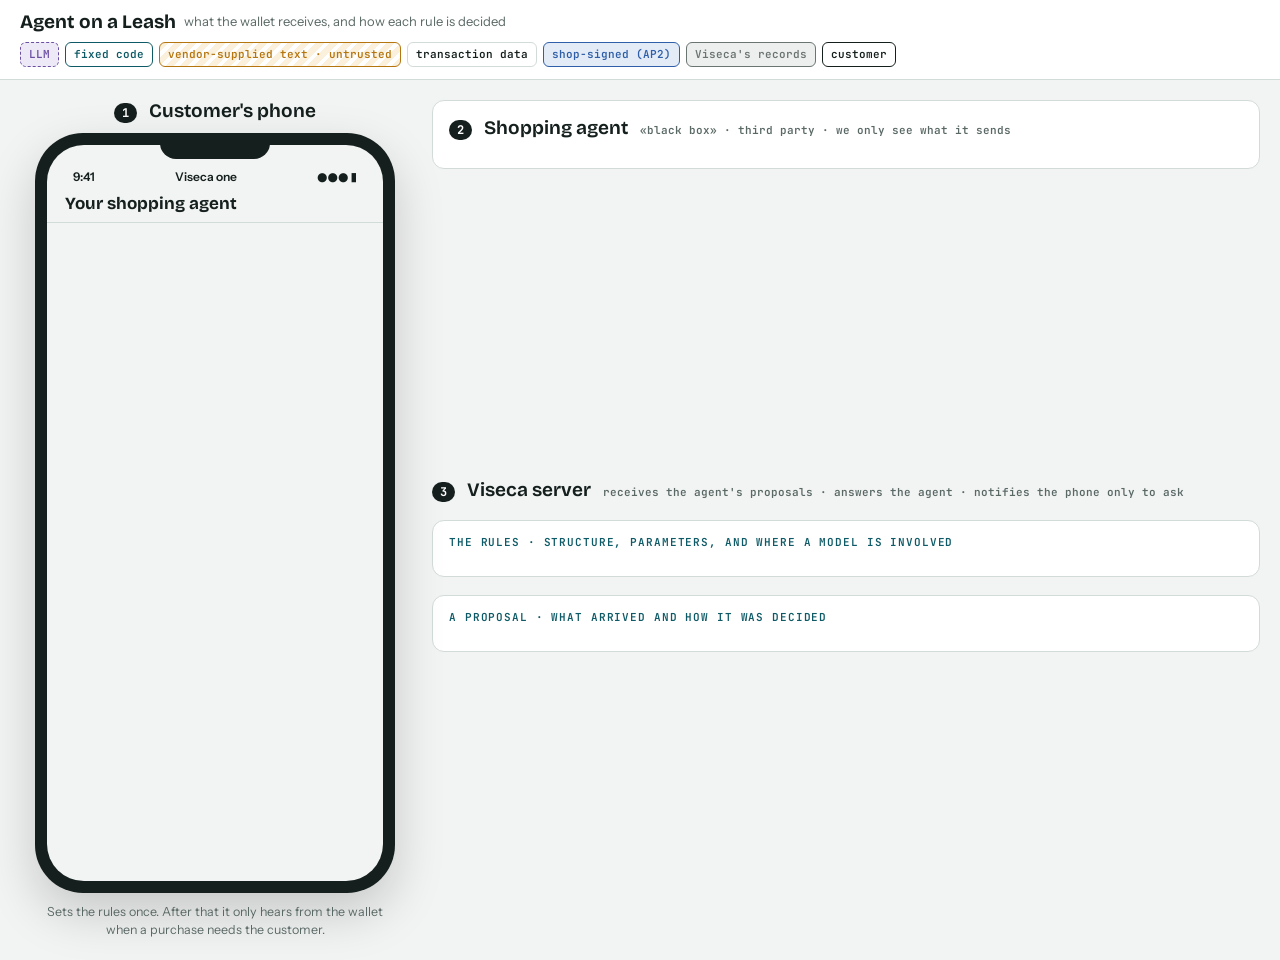
==== commit 402f1975: "improve demo" ====
--- a/leash/flow_web/static/index.html
+++ b/leash/flow_web/static/index.html
@@ -119,6 +119,22 @@
 .panel{background:var(--surface);border:1px solid var(--rule);border-radius:12px;padding:16px;display:flex;flex-direction:column;gap:12px;min-width:0}
 .eyebrow{font:600 11px/1 var(--mono);letter-spacing:.08em;text-transform:uppercase;color:var(--accent)}
 h2{font:650 19px/1.2 var(--display);margin:0}
+.rtop{display:grid;grid-template-columns:repeat(auto-fit,minmax(260px,1fr));gap:14px;margin-bottom:6px}
+.attr{display:grid;grid-template-columns:auto minmax(0,1fr);gap:10px;font:11.5px/1.45 var(--mono)}
+.attr .k{color:var(--muted)}.attr .v{overflow-wrap:anywhere}
+.rgroup{margin-top:10px}
+.rgrid{display:grid;grid-template-columns:repeat(auto-fill,minmax(290px,1fr));gap:12px}
+.robj{border:1.5px solid var(--ink);border-radius:4px;background:var(--surface);font-size:12.5px;display:flex;flex-direction:column}
+.robj.llm{border:1.5px dashed var(--llm);background:var(--llm-soft)}
+.robj.always{border-color:var(--fixed)}
+.robj > .hd{padding:6px 10px;border-bottom:1px solid var(--rule);text-align:center}
+.robj > .hd .st{display:block;font:600 10.5px/1.3 var(--mono);color:var(--muted);overflow-wrap:anywhere}
+.robj.llm > .hd .st{color:var(--llm)}
+.robj > .hd b{font:650 12.5px/1.3 var(--mono)}
+.robj > .cp{padding:6px 10px;border-top:1px solid var(--rule);display:flex;flex-direction:column;gap:2px}
+.robj > .cp:first-of-type{border-top:0}
+.robj > .cp.tags{flex-direction:row;flex-wrap:wrap;gap:4px;margin-top:auto}
+.uml.cls > .cp{gap:3px}
 .chain{display:grid;grid-template-columns:repeat(3,minmax(0,1fr));gap:18px 34px;align-items:stretch}
 .chain .uml:nth-child(3n)::after,.chain .uml:nth-child(3n)::before{display:none}
 @media (max-width:700px){.chain{grid-template-columns:1fr}}
@@ -255,7 +271,7 @@
   <div class="dia">
     <div class="area-h"><span class="n">3</span><h2>Viseca server</h2><span class="io">receives the agent's proposals · answers the agent · notifies the phone only to ask</span></div>
     <section class="panel" id="setup-panel">
-      <div class="eyebrow">Setup · from the customer's words to confirmed rules</div>
+      <div class="eyebrow">The rules · structure, parameters, and where a model is involved</div>
       <div id="setup"></div>
     </section>
     <section class="panel" id="flow-panel">
@@ -459,11 +475,8 @@
     $("#agent").innerHTML = `<p class="empty">Idle until the customer confirms the rules on the phone. From then on it sends one proposal at a time; the wallet answers each within seconds.</p>`;
     return;
   }
-  const n = ST.next, ex = ST.explain;
-  const final = f => f.decision === "step_up" ? (f.status === "pending" ? "waiting for the customer" : `customer ${f.status === "approved" ? "approved" : f.status}`) : "";
-  const cur = ex && ST.feed.find(f => f.authorization_id === ex.authorization_id);
+  const n = ST.next;
   $("#agent").innerHTML = `<div class="bb">
-    <div class="col">
       <div class="bbox">
         ${n ? `<span class="note">Proposal ${ST.feed.length + 1} of ${ST.total}</span>
           <b>${esc(n.items.join(", "))}</b><span>${esc(n.merchant)} · ${esc(n.currency)} ${Number(n.amount).toFixed(2)}</span>
@@ -473,17 +486,9 @@
       </div>
       ${ST.feed.length ? `<div class="sent"><span class="colh">Proposals sent · click to inspect</span>${ST.feed.slice().reverse().map(f => `
         <button class="${f.authorization_id === ST.selected ? "sel" : ""}" data-pick="${f.authorization_id}"><span>${esc(f.source)} · ${esc(f.merchant)} · CHF ${Number(f.amount_chf).toFixed(2)}${f.ap2 ? ` <span class="pill signed">AP2</span>` : ""}</span>
-          <span class="row" style="gap:4px"><span class="pill ${f.decision}">${esc(LABEL[f.decision])}</span>${f.decision === "step_up" && f.status !== "pending" ? `<span class="pill ${f.status}">${esc(LABEL[f.status])}</span>` : ""}</span></button>`).join("")}</div>` : ""}
-    </div>
-    <div class="col">
-      ${ex ? `<div class="msg">sent → Viseca: the proposal ${esc(ex.source)}</div>
-        ${requestView(ex.view)}
-        <details><summary>Raw request, exactly as received</summary><pre class="json req" style="margin-top:6px">${esc(compact(ex.request))}</pre></details>
-        <div class="msg">← answer returned to the agent after ${ex.latency_ms} ms</div>
-        ${answerView(ex.answer, ex.receipt)}
-        ${cur && cur.decision === "step_up" ? `<div class="msg">${cur.status === "pending" ? "… the agent waits: the customer was notified on the phone" : `← later: ${esc(final(cur))} (resolution posted)`}</div>` : ""}`
-        : `<p class="empty">Send a proposal to see the exact request and the answer.</p>`}
-    </div></div>`;
+          <span class="row" style="gap:4px"><span class="pill ${f.decision}">${esc(LABEL[f.decision])}</span>${f.decision === "step_up" && f.status !== "pending" ? `<span class="pill ${f.status}">${esc(LABEL[f.status])}</span>` : ""}</span></button>`).join("")}</div>`
+        : `<p class="empty">Nothing sent yet. What Viseca receives, and how it decides, appears in area 3.</p>`}
+    </div>`;
   const nb = $("#next");
   if(nb) nb.onclick = async () => {
     nb.disabled = true;
@@ -498,23 +503,55 @@
   return `<div class="uml ${kind} ${extra}"><div class="hd"><span class="st">«${esc(stereo)}»</span><b>${esc(title)}</b></div>${body.map(b => `<div class="cp">${b}</div>`).join("")}</div>`;
 }
 function renderSetup(){
-  if(!ST || !ST.setup){ $("#setup").innerHTML = `<p class="empty">Write an instruction on the phone. This shows which part turned it into rules: fixed parsing, the model's suggestions, the review, and you.</p>`; return; }
+  const rv = ST && ST.rules_view;
+  if(!rv || !rv.length){ $("#setup").innerHTML = `<p class="empty">Write an instruction on the phone. The rules it becomes appear here: their structure, their parameters, where each came from, and whether a model is involved.</p>`; return; }
   const s = ST.setup, m = s.model || {};
   const modelOff = !m.proposed && m.last_error;
-  const boxes = [
-    umlBox("customer", "customer · phone", "Instruction", [`<span>${esc(s.instruction)}</span>`]),
-    umlBox("", "fixed code", "Rule parser", [`<span class="note">${s.parser.length} rules, each from a phrase:</span>` + s.parser.map(p => `<div class="mono">“${esc(p.phrase)}” → ${esc(p.text)}</div>`).join("")]),
-    umlBox("llm", "LLM · " + ((m.model || m.provider || "model").split("/").pop()), "Suggests extra rules",
-      [modelOff ? `<span>Not used: ${esc(m.last_error)}</span>` : `<span>${m.proposed || 0} suggestions</span><span class="note">It sees only your words, never a purchase.</span>`], modelOff ? "off" : ""),
-    umlBox("", "fixed code", "Review of suggestions", [
-      `<span>${m.suggested || 0} kept, ${(m.dropped || []).length} dropped</span>` + (m.dropped || []).map(d => `<div class="note">✕ ${esc(d.text)}: ${esc(d.why)}</div>`).join("")
-      + (s.suggested.length ? s.suggested.map(t => `<div>✓ ${esc(t)}</div>`).join("") : "")]),
-    umlBox("customer", "customer · phone", s.confirmed ? "Confirmed" : "Checks the form", [
-      s.confirmed ? (s.edits.length ? s.edits.map(e => `<div class="note">${esc(e)}</div>`).join("") : `<span class="note">No edits.</span>`) : `<span class="note">Waiting on the phone…</span>`]),
-    umlBox("", "fixed code", "Mandate", [
-      s.confirmed ? `<span class="mono">${esc(s.mandate_id)}</span><span>${s.rules} rules (incl. ${s.always_on.length} always-on)</span>${s.ap2 ? `<span class="pill signed">+ AP2 permission signed by Viseca one</span><span class="note">used whenever a shop signs its cart</span>` : ""}` : `<span class="note">not yet</span>`]),
-  ];
-  $("#setup").innerHTML = `<div class="chain">${boxes.join("")}</div>`;
+  const mname = (m.model || m.provider || "model").split("/").pop();
+  const pol = {ask:"ask the customer", decline:"decline", approve:"approve (manipulation still asks)"}[ST.policy] || ST.policy;
+  const attrs = r => ["field", "operator", "value", "currency", "scope", "period_days"].filter(k => r.rule[k] !== undefined && r.rule[k] !== null)
+    .map(k => `<div class="attr"><span class="k">${k}</span><span class="v">${esc(fmt(r.rule[k]))}</span></div>`).join("");
+  const origin = r => r.origin === "words" ? `«your words: “${esc(r.phrase)}”»${r.edited ? " · edited by you" : ""}`
+    : r.origin === "llm" ? `«suggested by ${esc(mname)} · confirmed by you»${r.edited ? " · edited" : ""}` : r.kind === "signal" ? "«always-on safety signal»" : "«always-on rule»";
+  const box = r => `<div class="robj ${r.origin}">
+      <div class="hd"><span class="st">${origin(r)}</span><b>rule[${r.index}] : Rule</b></div>
+      <div class="cp">${attrs(r)}</div>
+      <div class="cp"><span>${esc(r.text)}</span></div>
+      <div class="cp tags">
+        <span class="pill fixed" title="${esc(r.how)}">evaluated by fixed code</span>
+        ${r.data.map(d => `<span class="pill ${d === "vendor-supplied data" ? "free" : d === "AP2 signatures" ? "signed" : "tx"}">${esc(d)}</span>`).join("")}
+        ${r.llm_setup ? `<span class="pill llm">LLM proposed it at setup</span>` : ""}
+        ${r.llm_runtime ? `<span class="pill llm" title="${esc(r.llm_runtime)}">LLM may read the fact at run time (verbatim only)</span>` : ""}
+        ${!r.llm_setup && !r.llm_runtime ? `<span class="pill tx">no LLM</span>` : ""}
+        ${r.kind === "signal" ? `<span class="pill unknown">can only ask, never approve</span>` : ""}
+      </div></div>`;
+  const group = (title, note, rs) => rs.length ? `<div class="rgroup"><div class="colh">${title} · ${rs.length}</div><p class="note" style="margin:0 0 8px">${note}</p><div class="rgrid">${rs.map(box).join("")}</div></div>` : "";
+  const words = rv.filter(r => r.origin === "words"), ai = rv.filter(r => r.origin === "llm"), always = rv.filter(r => r.origin === "always");
+  $("#setup").innerHTML = `
+    <div class="rtop">
+      <div class="uml cls"><div class="hd"><span class="st">«class»</span><b>Mandate</b></div>
+        <div class="cp"><div class="attr"><span class="k">instruction</span><span class="v">string · your words</span></div>
+          <div class="attr"><span class="k">hard_rules</span><span class="v">Rule[${rv.length}] · all must hold</span></div>
+          <div class="attr"><span class="k">uncertainty_policy</span><span class="v">${esc(ST.policy)} → ${esc(pol)}</span></div>
+          ${s.mandate_id ? `<div class="attr"><span class="k">mandate_id</span><span class="v">${esc(s.mandate_id)}${s.ap2 ? " · AP2 permission signed by Viseca one" : ""}</span></div>` : `<div class="attr"><span class="k">status</span><span class="v">draft: the customer hasn't confirmed</span></div>`}</div></div>
+      <div class="uml cls"><div class="hd"><span class="st">«class»</span><b>Rule</b></div>
+        <div class="cp"><div class="attr"><span class="k">field</span><span class="v">authorization.* · items.* · derived.* · extracted.* · security.*</span></div>
+          <div class="attr"><span class="k">operator</span><span class="v">&lt; ≤ = ≠ &gt; ≥ in not_in</span></div>
+          <div class="attr"><span class="k">value</span><span class="v">number · string · list</span></div>
+          <div class="attr"><span class="k">currency?</span><span class="v">CHF · EUR · GBP · USD</span></div>
+          <div class="attr"><span class="k">scope? / period_days?</span><span class="v">purchase · period of N days</span></div></div>
+        <div class="cp"><span class="note">evaluate(purchase) → pass · fail · unknown</span></div></div>
+      <div class="uml cls"><div class="hd"><span class="st">«fixed code»</span><b>combine</b></div>
+        <div class="cp"><span>any fail → decline</span><span>any unknown → ${esc(pol)}</span><span>all pass → approve</span>
+          <span class="note">Signals that something is manipulated are never approved away.</span></div></div>
+      <div class="uml ${modelOff ? "llm off" : "llm"} cls"><div class="hd"><span class="st">«LLM · ${esc(mname)}»</span><b>where a model is involved</b></div>
+        <div class="cp"><span>Setup only: it read your words and ${modelOff ? `was not used (${esc(m.last_error)})` : `proposed ${m.proposed} rules; ${m.suggested} kept after the fixed review, ${(m.dropped || []).length} dropped`}.</span>
+          <span>It never sees a purchase, and never decides one.</span>
+          ${(m.dropped || []).length ? `<details><summary>Why suggestions were dropped</summary><ul class="note" style="margin:4px 0 0;padding-left:16px">${m.dropped.map(d => `<li>${esc(d.text)}: ${esc(d.why)}</li>`).join("")}</ul></details>` : ""}</div></div>
+    </div>
+    ${group("From your words", "Found by the fixed parser in your instruction; the phrase is shown on each rule.", words)}
+    ${group("Suggested by the model", "Proposed by the LLM, kept only if grounded in your words, and confirmed by you.", ai)}
+    ${group("Always on", "Added to every mandate. Signals can only make a decision stricter.", always)}`;
 }
 
 // ------------------------------------------------------------------ one purchase
